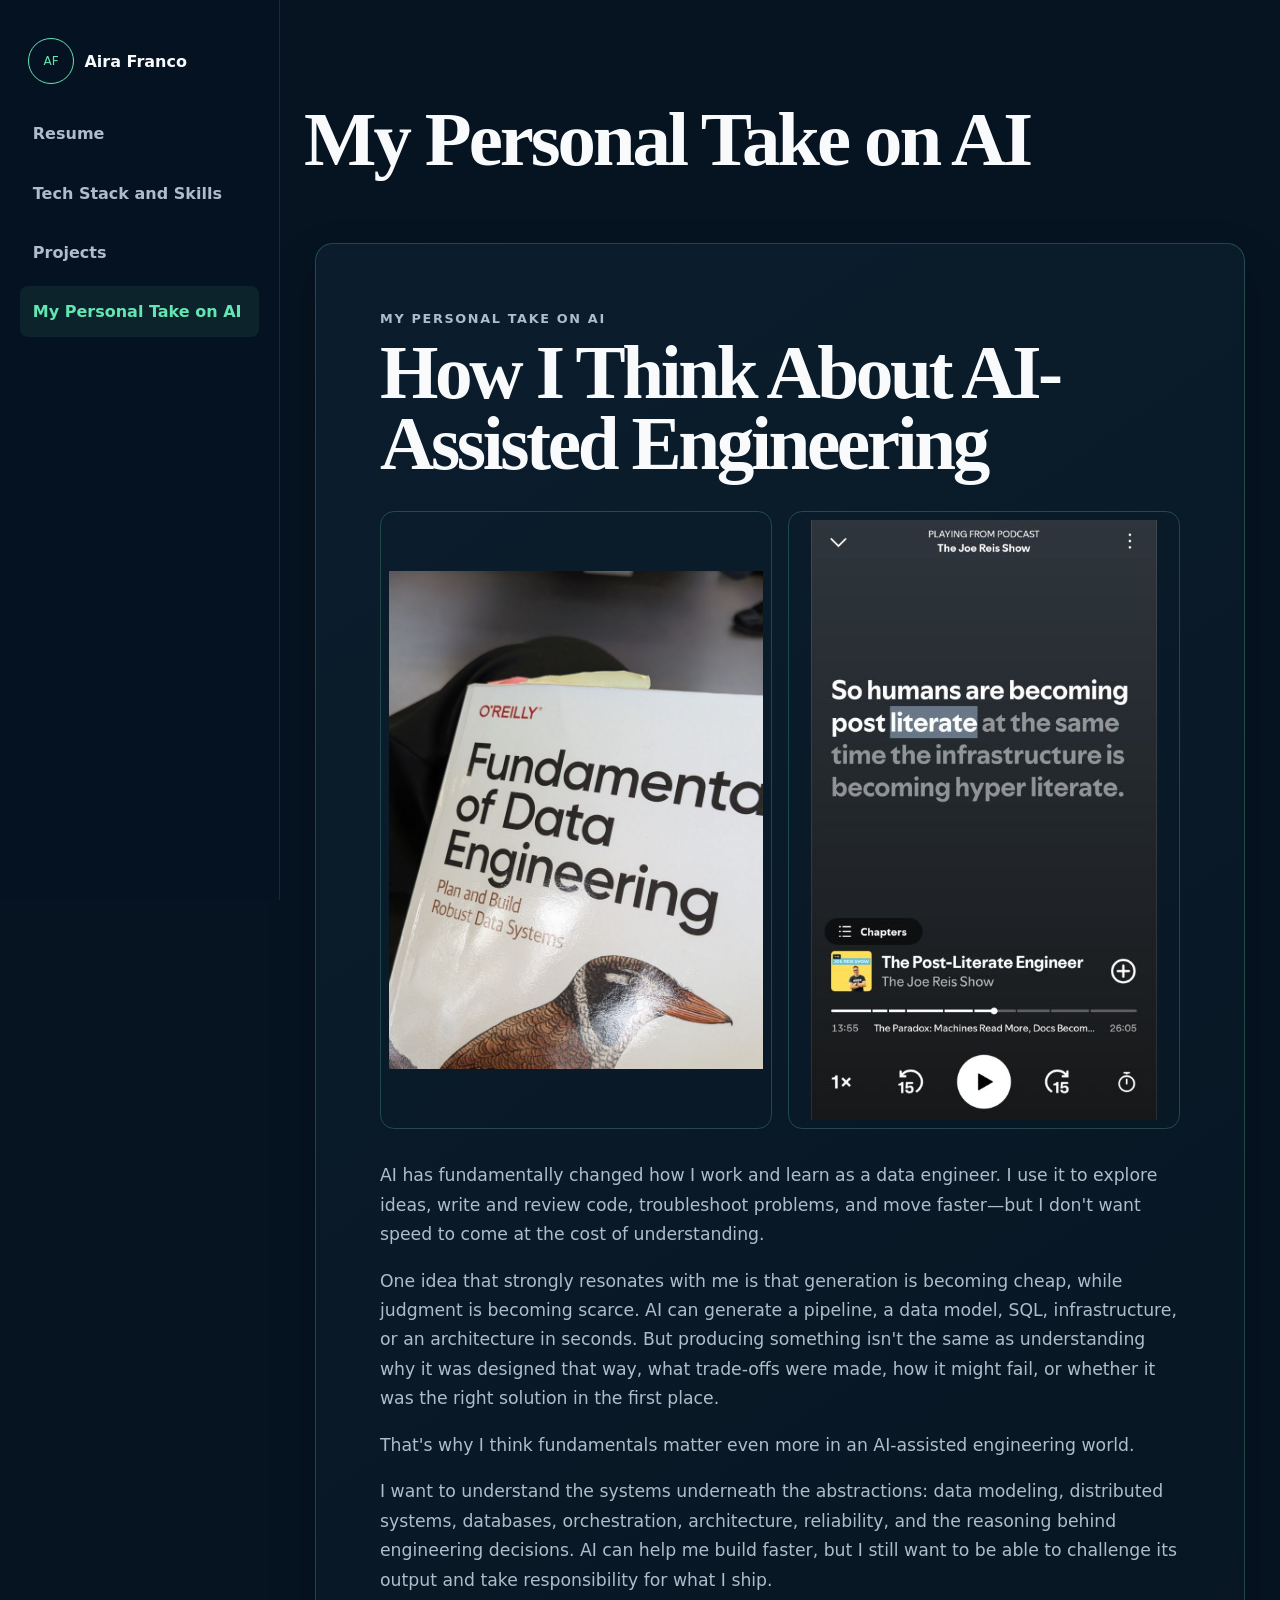
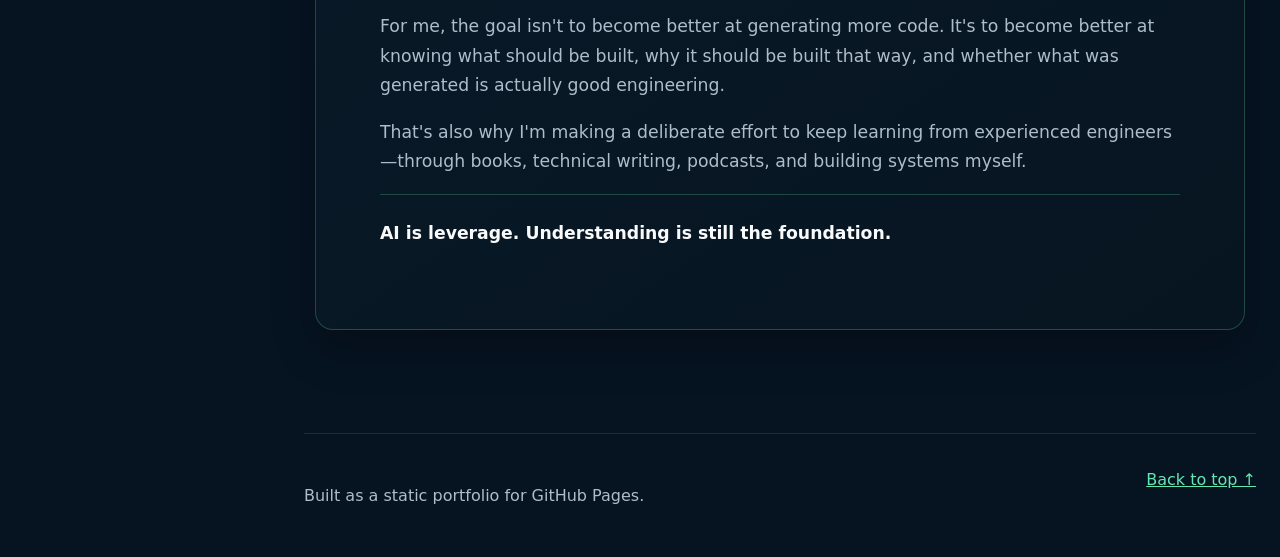
==== my-personal-take-on-ai.html @ 4d11753b "Refactor portfolio into multi-page site" ====
<!doctype html>
<html lang="en"><head>
<meta charset="utf-8"><meta name="viewport" content="width=device-width, initial-scale=1">
<title>My Personal Take on AI | Aira Franco</title>
<meta name="description" content="Aira Franco’s complete essay on AI-assisted engineering, engineering judgment, fundamentals, and responsible use of AI."><meta name="theme-color" content="#061321"><meta name="color-scheme" content="dark">
<link rel="canonical" href="https://akina-aoki.github.io/my-personal-take-on-ai.html">
<meta property="og:type" content="website"><meta property="og:site_name" content="Aira Franco Portfolio">
<meta property="og:title" content="My Personal Take on AI | Aira Franco"><meta property="og:description" content="Aira Franco’s complete essay on AI-assisted engineering, engineering judgment, fundamentals, and responsible use of AI."><meta property="og:url" content="https://akina-aoki.github.io/my-personal-take-on-ai.html">
<meta property="og:image" content="https://akina-aoki.github.io/assets/profile_pic.jpg"><meta property="og:image:alt" content="Portrait of Aira Franco">
<link rel="icon" href="assets/profile_pic.jpg" type="image/jpeg"><link rel="stylesheet" href="assets/css/styles.css"><script src="assets/js/main.js" defer></script>
</head><body>
<a class="skip-link" href="#main-content">Skip to main content</a>
<header class="site-header">
<a class="brand" href="index.html" aria-label="Aira Franco — Resume">
<span aria-hidden="true">AF</span><strong>Aira Franco</strong>
</a>
<button class="menu-button" type="button" aria-expanded="false" aria-controls="site-nav">
<span class="sr-only">Open navigation</span><span aria-hidden="true"></span><span aria-hidden="true"></span><span aria-hidden="true"></span>
</button>
<nav id="site-nav" aria-label="Primary navigation"><a href="index.html">Resume</a>
<a href="tech-stack-and-skills.html">Tech Stack and Skills</a>
<a href="projects.html">Projects</a>
<a href="my-personal-take-on-ai.html" aria-current="page">My Personal Take on AI</a></nav>
</header>
<div class="site-layout"><main id="main-content"><section id="page-content" class="section" aria-labelledby="page-title"><header class="page-heading"><h1 id="page-title">My Personal Take on AI</h1></header>
<article class="essay panel">
<header>
<p class="eyebrow">My Personal Take on AI</p>
<h2>How I Think About AI-Assisted Engineering</h2>
</header>
<div class="essay-images">
<figure>
<img src="assets/de_post_literate_1.jpg" alt="Data engineering in a post-literate world — part one" width="800" height="1066" loading="lazy">
</figure>
<figure>
<img src="assets/de_post_literate_2.jpg" alt="Data engineering in a post-literate world — part two" width="480" height="833" loading="lazy">
</figure>
</div>
<p>AI has fundamentally changed how I work and learn as a data engineer. I use it to explore ideas, write and review code, troubleshoot problems, and move faster—but I don&#x27;t want speed to come at the cost of understanding.</p>
<p>One idea that strongly resonates with me is that generation is becoming cheap, while judgment is becoming scarce. AI can generate a pipeline, a data model, SQL, infrastructure, or an architecture in seconds. But producing something isn&#x27;t the same as understanding why it was designed that way, what trade-offs were made, how it might fail, or whether it was the right solution in the first place.</p>
<p>That&#x27;s why I think fundamentals matter even more in an AI-assisted engineering world.</p>
<p>I want to understand the systems underneath the abstractions: data modeling, distributed systems, databases, orchestration, architecture, reliability, and the reasoning behind engineering decisions. AI can help me build faster, but I still want to be able to challenge its output and take responsibility for what I ship.</p>
<p>For me, the goal isn&#x27;t to become better at generating more code. It&#x27;s to become better at knowing what should be built, why it should be built that way, and whether what was generated is actually good engineering.</p>
<p>That&#x27;s also why I&#x27;m making a deliberate effort to keep learning from experienced engineers—through books, technical writing, podcasts, and building systems myself.</p>
<p class=essay-conclusion>AI is leverage. Understanding is still the foundation.</p>
</article>
</section></main>
<footer><p>Built as a static portfolio for GitHub Pages.</p><a href="#main-content">Back to top ↑</a></footer></div>
</body></html>
---- assets/css/styles.css ----
:root{--bg:#061321;--panel:#0b1d2d;--panel-2:#10283d;--ink:#f8fafc;--muted:#aebdca;--mint:#64e6b3;--border:rgba(100,230,179,.24);--blue:#213885;--sand:#ecdfd2;--purple:#5f3475;--magenta:#893172;--max:1240px;--shadow:0 20px 45px rgba(0,0,0,.23)}
*{box-sizing:border-box}html{scroll-behavior:smooth;scroll-padding-top:5.5rem}body{margin:0;overflow-x:hidden;background:var(--bg);color:var(--ink);font:16px/1.7 system-ui,-apple-system,BlinkMacSystemFont,"Segoe UI",sans-serif}img{display:block;max-width:100%;height:auto}a{color:inherit}button,a{font:inherit}button:focus-visible,a:focus-visible,summary:focus-visible{outline:3px solid var(--mint);outline-offset:4px}.sr-only{position:absolute;width:1px;height:1px;padding:0;margin:-1px;overflow:hidden;clip:rect(0,0,0,0);white-space:nowrap;border:0}.skip-link{position:fixed;z-index:100;left:1rem;top:1rem;transform:translateY(-160%);padding:.65rem 1rem;background:var(--mint);color:var(--bg);font-weight:800;border-radius:.5rem}.skip-link:focus{transform:none}.site-header{position:sticky;z-index:50;top:0;display:flex;align-items:center;justify-content:space-between;min-height:72px;padding:.65rem max(1rem,calc((100vw - var(--max))/2));background:rgba(6,19,33,.94);border-bottom:1px solid rgba(255,255,255,.09);backdrop-filter:blur(14px)}.brand{display:flex;gap:.65rem;align-items:center;text-decoration:none}.brand>span{display:grid;place-items:center;width:38px;aspect-ratio:1;border:1px solid var(--mint);border-radius:50%;color:var(--mint);font-size:.75rem}.site-header nav{display:flex;gap:.35rem}.site-header nav a{padding:.5rem .8rem;color:var(--muted);font-weight:700;text-decoration:none;border-radius:.5rem}.site-header nav a:hover,.site-header nav a[aria-current]{color:var(--mint);background:rgba(100,230,179,.08)}.menu-button{display:none;background:none;border:0;color:var(--ink);padding:.5rem}.menu-button span[aria-hidden]{display:block;width:25px;height:2px;margin:5px;background:currentColor}.section{width:min(100% - 2rem,var(--max));margin:auto;padding:clamp(4rem,8vw,7.5rem) 0}.hero{padding-top:clamp(3rem,7vw,6rem)}.hero-grid{display:grid;grid-template-columns:minmax(240px,340px) minmax(0,1fr);gap:clamp(2rem,5vw,5rem);align-items:start}.profile-column{position:sticky;top:100px}.profile-image{width:100%;aspect-ratio:1;object-fit:cover;border:1px solid var(--border);border-radius:24px;box-shadow:var(--shadow)}.contact-card,.panel{background:linear-gradient(145deg,var(--panel),#071521);border:1px solid var(--border);border-radius:18px;box-shadow:var(--shadow)}.contact-card{margin-top:1rem;padding:.25rem 1rem}.contact-card p{display:grid;grid-template-columns:30px 1fr;gap:.6rem;align-items:center;margin:0;padding:.8rem 0;border-bottom:1px solid rgba(255,255,255,.09);overflow-wrap:anywhere}.contact-card p:last-child{border:0}.contact-card small{display:block;color:var(--muted);font-size:.68rem;font-weight:800;letter-spacing:.1em;text-transform:uppercase}.contact-card a{text-decoration:none}.contact-card a:hover{color:var(--mint)}.button{display:inline-flex;justify-content:center;align-items:center;gap:.5rem;padding:.7rem 1rem;border:1px solid var(--mint);border-radius:999px;background:var(--mint);color:var(--bg);font-weight:800;text-decoration:none}.button:hover{background:transparent;color:var(--mint)}.button.full{width:100%;margin-top:1rem;border-radius:12px}.eyebrow{margin:0 0 .5rem;color:var(--mint);font-size:.8rem;font-weight:850;letter-spacing:.13em;text-transform:uppercase}.hero h1,.section-heading h2,.essay h2{margin:.1rem 0 1.4rem;font-family:Georgia,"Times New Roman",serif;font-size:clamp(3.3rem,8vw,6.8rem);line-height:.94;letter-spacing:-.045em}.hero-copy>p:not(.eyebrow){max-width:850px;color:var(--muted)}.lead{font-size:clamp(1.08rem,2vw,1.28rem)!important;color:var(--ink)!important}.authorization{display:flex;flex-wrap:wrap;gap:.5rem .75rem;align-items:center;margin:1.5rem 0;padding:1rem;border:1px solid var(--border);border-radius:15px;background:var(--panel)}.authorization>span{display:grid;place-items:center;width:32px;aspect-ratio:1;border-radius:50%;background:rgba(100,230,179,.12);color:var(--mint)}.authorization em{color:var(--mint);font-style:normal}.social-grid{display:grid;grid-template-columns:repeat(2,minmax(0,1fr));gap:.75rem}.social-grid a{display:flex;flex-direction:column;min-width:0;padding:1rem;border:1px solid rgba(255,255,255,.13);border-radius:16px;background:var(--panel);text-decoration:none;transition:.2s}.social-grid a:hover{transform:translateY(-3px);border-color:var(--mint)}.social-grid span{color:var(--muted);font-size:.85rem}.section-heading{max-width:850px;margin-bottom:2rem}.section-heading h2,.essay h2{font-size:clamp(2.5rem,6vw,4.7rem)}.section-heading>p:last-child{color:var(--muted)}.education-grid,.two-column,.story-grid{display:grid;grid-template-columns:repeat(2,minmax(0,1fr));gap:1rem}.panel{padding:clamp(1.2rem,3vw,2rem);min-width:0}.education-grid>.panel>span{color:var(--mint);font-weight:900}.panel h3{font-size:clamp(1.3rem,2.2vw,1.8rem);line-height:1.2}.panel p{color:var(--muted)}.timeline-heading{display:flex;justify-content:space-between;align-items:end;gap:1rem;margin:4rem 0 1.5rem}.timeline-heading h3,.projects-intro h3{margin:0;font-size:clamp(1.7rem,4vw,2.5rem)}.timeline-heading p{margin:.3rem 0;color:var(--muted)}.timeline-controls{display:flex;flex-wrap:wrap;gap:.5rem}.timeline-controls button{padding:.5rem .75rem;border:1px solid var(--border);border-radius:999px;background:transparent;color:var(--ink);cursor:pointer}.timeline-controls button:hover{background:var(--mint);color:var(--bg)}.work-timeline,.skills-timeline{list-style:none;margin:0;padding:0}.timeline-item{position:relative;padding:0 0 1rem 2rem;border-left:2px solid var(--border)}.timeline-item:before{content:"";position:absolute;left:-7px;top:2rem;width:12px;aspect-ratio:1;background:var(--mint);border-radius:50%}.job-card,.stage-card{background:var(--panel);border:1px solid var(--border);border-radius:16px;overflow:hidden}.job-card summary,.stage-card summary{display:flex;align-items:center;gap:1rem;padding:1rem;cursor:pointer;list-style:none}.job-card summary::-webkit-details-marker,.stage-card summary::-webkit-details-marker{display:none}.job-card summary>span:nth-child(2){display:flex;flex-direction:column;min-width:0}.job-card small,.job-card em{color:var(--muted);font-style:normal}.job-icon{display:grid;place-items:center;flex:0 0 42px;aspect-ratio:1;border:1px solid var(--border);border-radius:50%}.toggle{position:relative;width:20px;height:20px;margin-left:auto;flex:0 0 20px}.toggle:before,.toggle:after{content:"";position:absolute;top:9px;left:3px;width:14px;height:2px;background:var(--mint)}.toggle:after{transform:rotate(90deg)}details[open] .toggle:after{transform:rotate(0)}.job-details{padding:0 1.2rem 1.2rem;border-top:1px solid rgba(255,255,255,.08)}.tags{display:flex;flex-wrap:wrap;gap:.4rem}.tags>span{padding:.25rem .6rem;border:1px solid var(--border);border-radius:999px;background:rgba(100,230,179,.07);font-size:.78rem}.two-column{margin-top:4rem;align-items:start}.subcard{padding:1rem 0;border-top:1px solid rgba(255,255,255,.1)}.subcard .eyebrow{font-size:.7rem}.languages ul{display:grid;gap:.8rem;list-style:none;padding:0}.languages li{display:flex;flex-direction:column;padding:1rem;border:1px solid var(--border);border-radius:12px}.languages span,.languages small{color:var(--muted)}.story-grid{align-items:start}.mint,.location{color:var(--mint)!important}.intro img{width:min(100%,520px);margin:2rem auto 0;border-radius:50%}.skills-timeline{display:grid;grid-template-columns:repeat(2,minmax(0,1fr));gap:1rem}.skills-timeline>li{display:grid;grid-template-columns:44px 1fr;gap:.6rem;align-items:start}.stage-number{display:grid;place-items:center;aspect-ratio:1;border-radius:50%;background:var(--mint);color:var(--bg);font-weight:900}.stage-card summary{padding:.8rem 1rem}.stage-card h3{margin:0;font-size:1.1rem}.stage-card>ul,.upcoming{margin-top:0;padding:0 1.25rem 1rem}.upcoming{margin:0 1rem 1rem;padding:1rem;border-radius:10px;background:rgba(100,230,179,.08)}.upcoming h4{margin:0;color:var(--mint)}.tech-stack{width:min(100%,760px);margin:4rem auto 0;padding:1rem;border:1px solid var(--border);border-radius:20px;background:var(--panel)}.tech-stack img{width:100%;border-radius:12px}.tech-stack figcaption{text-align:center;color:var(--muted);padding:.7rem 0 0}.featured{display:flex;justify-content:space-between;align-items:center;gap:2rem;padding:clamp(1.3rem,4vw,2.5rem);border-radius:20px;background:var(--sand);color:var(--bg)}.featured p:not(.eyebrow){max-width:650px}.featured .eyebrow{color:var(--purple)}.projects-intro{display:flex;justify-content:space-between;align-items:end;gap:2rem;margin:4rem 0 2rem}.projects-intro p{max-width:700px;color:var(--muted)}.project-grid{display:grid;grid-template-columns:repeat(2,minmax(0,1fr));gap:1rem}.project-card{display:flex;flex-direction:column;min-width:0;padding:clamp(1.2rem,3vw,1.8rem);border:1px solid var(--border);border-radius:18px;background:var(--panel);text-decoration:none;transition:.2s}.project-card:nth-child(4n+1){background:var(--blue)}.project-card:nth-child(4n+2){background:var(--purple)}.project-card:nth-child(4n+3){background:var(--magenta)}.project-card:hover{transform:translateY(-4px);box-shadow:var(--shadow)}.project-card h3{margin:.3rem 0;font-size:1.45rem}.project-card p{color:var(--ink);opacity:.82}.card-link{margin-top:1.2rem;color:var(--mint);font-weight:800}.essay{width:min(100%,930px);margin:auto;padding:clamp(1.5rem,5vw,4rem)}.essay-images{display:grid;grid-template-columns:repeat(2,minmax(0,1fr));gap:1rem;margin:2rem 0}.essay-images figure{margin:0;padding:.5rem;border:1px solid var(--border);border-radius:14px}.essay-images img{width:100%;height:100%;max-height:600px;object-fit:contain;border-radius:9px}.essay>p{font-size:1.08rem;color:var(--muted)}.essay-conclusion{padding-top:1.5rem;border-top:1px solid var(--border);color:var(--ink)!important;font-weight:800}footer{display:flex;justify-content:space-between;gap:1rem;width:min(100% - 2rem,var(--max));margin:auto;padding:2rem 0;border-top:1px solid rgba(255,255,255,.1);color:var(--muted)}footer a{color:var(--mint)}
@media(max-width:900px){.hero-grid{grid-template-columns:260px minmax(0,1fr)}.profile-column{position:static}.story-grid{grid-template-columns:1fr}.skills-timeline{grid-template-columns:1fr}}
@media(max-width:760px){html{scroll-padding-top:4.5rem}.site-header{min-height:64px}.menu-button{display:block}.site-header nav{position:absolute;left:0;right:0;top:100%;display:none;flex-direction:column;padding:1rem;background:var(--panel);border-bottom:1px solid var(--border)}.menu-open .site-header nav{display:flex}.hero-grid,.education-grid,.two-column,.project-grid{grid-template-columns:1fr}.profile-column{width:min(100%,420px);margin:auto}.hero h1{font-size:clamp(3.2rem,18vw,5rem)}.timeline-heading,.projects-intro,.featured{align-items:flex-start;flex-direction:column}.social-grid{grid-template-columns:1fr 1fr}.essay-images{grid-template-columns:1fr}.section{width:min(100% - 1.25rem,var(--max));padding:3.5rem 0}.timeline-item{padding-left:1rem}.job-card summary{gap:.7rem}.job-icon{flex-basis:36px}.job-card strong{overflow-wrap:anywhere}footer{flex-direction:column}}
@media(max-width:420px){.social-grid{grid-template-columns:1fr}.timeline-controls{width:100%}.timeline-controls button{flex:1}.skills-timeline>li{grid-template-columns:36px minmax(0,1fr)}.stage-number{font-size:.78rem}.panel{padding:1rem}.job-card summary{padding:.8rem}.job-icon{display:none}.authorization{align-items:flex-start}.authorization em{padding-left:2.75rem}.profile-image{border-radius:18px}}
@media(prefers-reduced-motion:reduce){html{scroll-behavior:auto}*,*:before,*:after{scroll-behavior:auto!important;transition:none!important;animation:none!important}}

/* Multi-page shell: fixed desktop sidebar, compact mobile header. */
@media(min-width:761px){
  .site-header{position:fixed;inset:0 auto 0 0;width:280px;min-height:100vh;padding:2rem 1.25rem;align-items:stretch;justify-content:flex-start;flex-direction:column;border-right:1px solid rgba(255,255,255,.09);border-bottom:0;overflow-y:auto}
  .brand{padding:.4rem .5rem 1.5rem}.brand>span{width:46px}.site-header nav{display:flex;flex-direction:column;gap:.5rem}.site-header nav a{padding:.75rem .8rem;overflow-wrap:anywhere}
  .site-layout{margin-left:280px;min-width:0}.section{width:min(100% - 3rem,var(--max));}.site-layout footer{width:min(100% - 3rem,var(--max))}
}
.page-heading{margin-bottom:clamp(2rem,5vw,4rem)}
.page-heading h1{max-width:100%;margin:0;font-family:Georgia,"Times New Roman",serif;font-size:clamp(2.7rem,6vw,5.5rem);line-height:1;letter-spacing:-.04em;overflow-wrap:anywhere}
.hero h2{margin:.1rem 0 1.4rem;font-family:Georgia,"Times New Roman",serif;font-size:clamp(3rem,7vw,6rem);line-height:.94;letter-spacing:-.045em}
@media(max-width:760px){
  .site-header{position:sticky}.site-layout{min-width:0}.site-header nav{max-width:100vw;max-height:calc(100vh - 64px);overflow-y:auto}
  body.menu-open{overflow:hidden}.page-heading h1{font-size:clamp(2.45rem,12vw,4.2rem)}
}
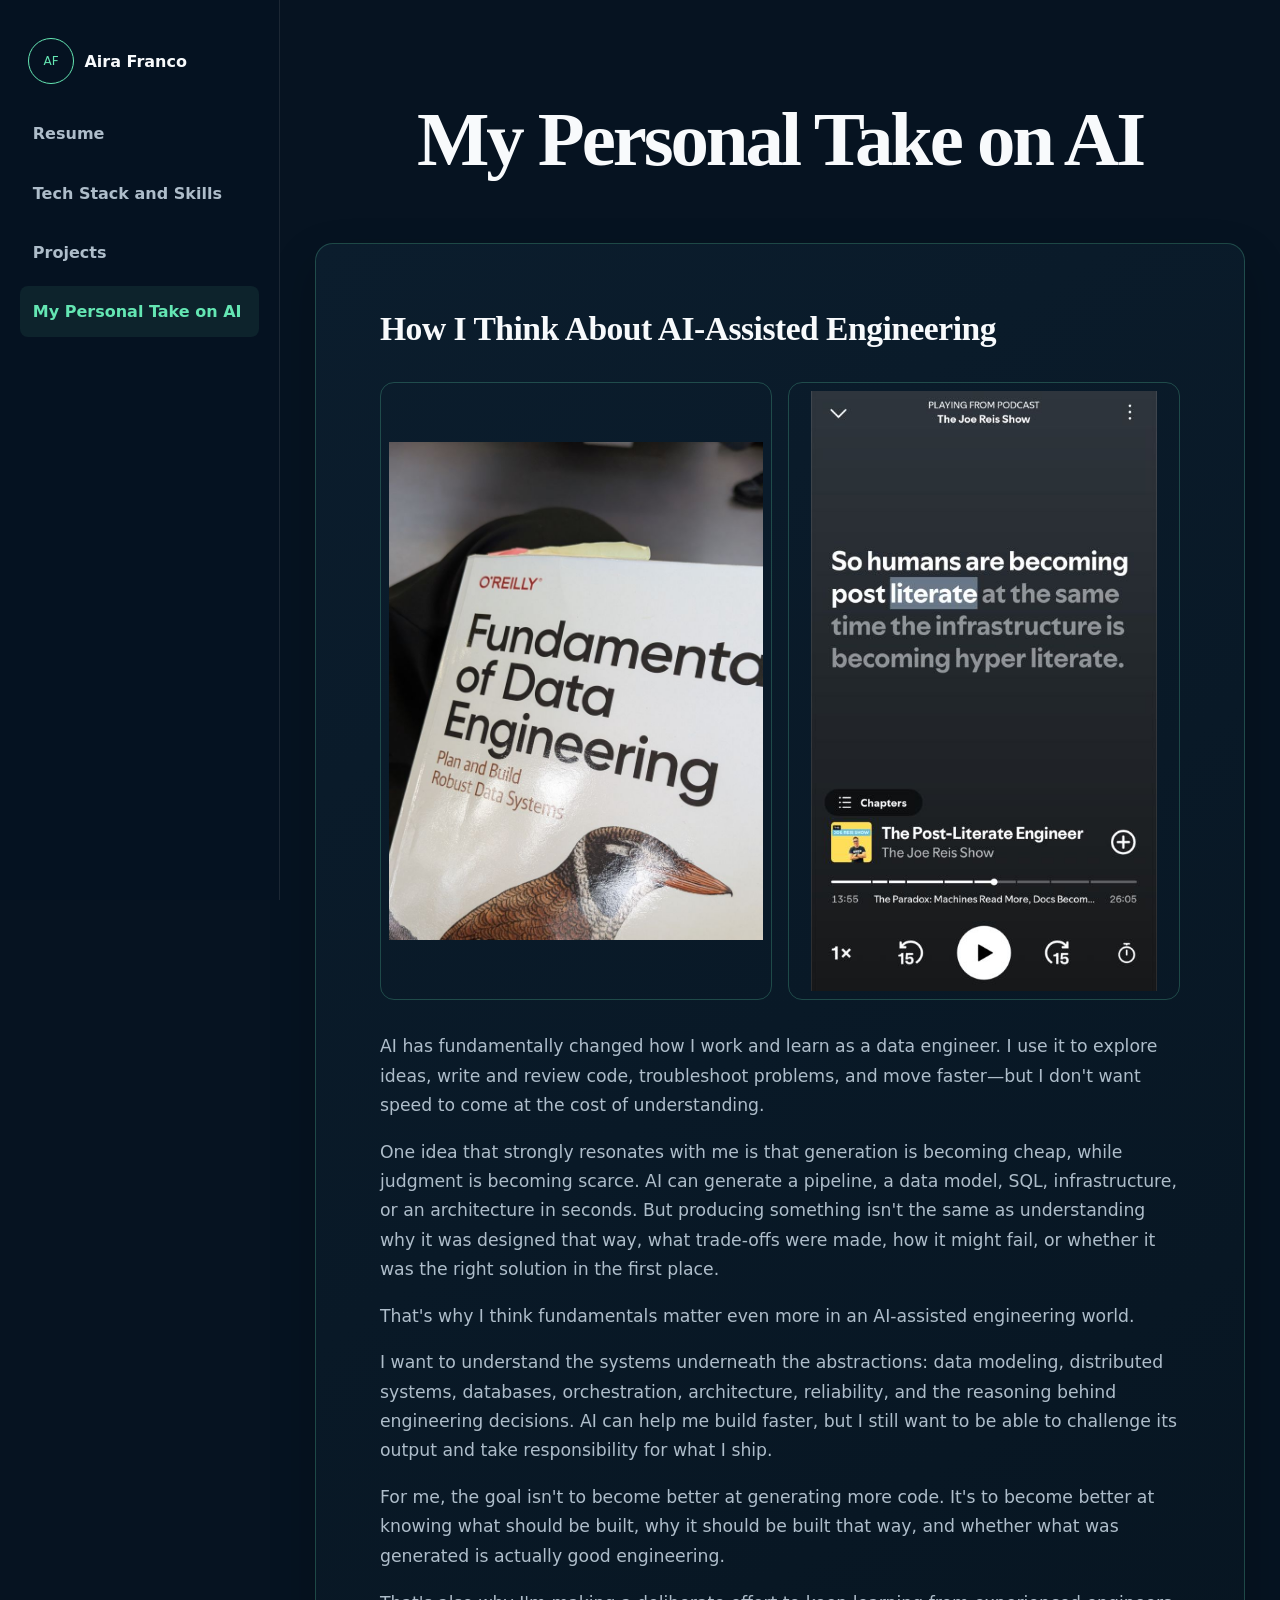
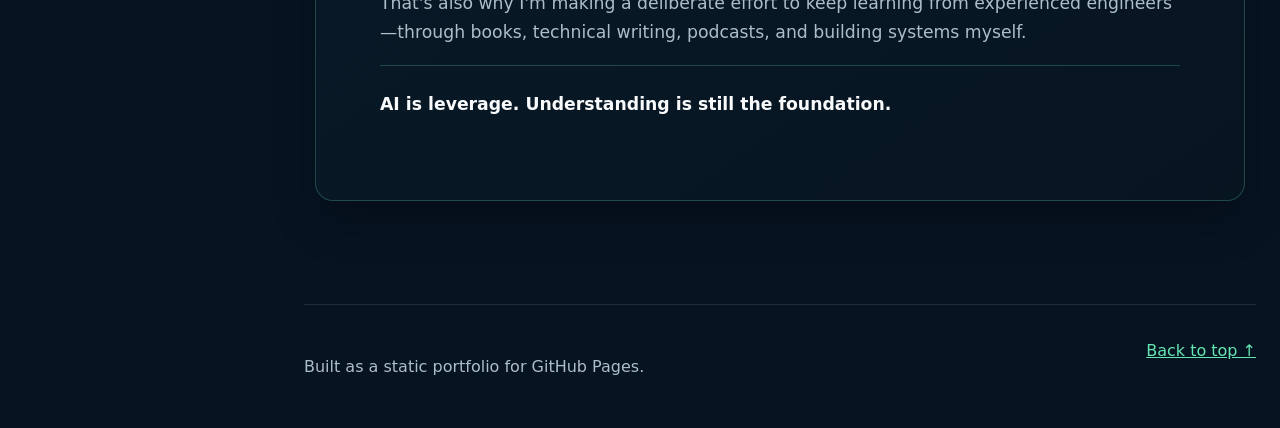
==== commit 5d5bc846: "Polish resume, skills, projects and AI pages - Resume: update snowboarding role, add volunteer roles" ====
--- a/my-personal-take-on-ai.html
+++ b/my-personal-take-on-ai.html
@@ -22,10 +22,9 @@
 <a href="projects.html">Projects</a>
 <a href="my-personal-take-on-ai.html" aria-current="page">My Personal Take on AI</a></nav>
 </header>
-<div class="site-layout"><main id="main-content"><section id="page-content" class="section" aria-labelledby="page-title"><header class="page-heading"><h1 id="page-title">My Personal Take on AI</h1></header>
+<div class="site-layout"><main id="main-content"><section id="page-content" class="section ai-take" aria-labelledby="page-title"><header class="page-heading"><h1 id="page-title">My Personal Take on AI</h1></header>
 <article class="essay panel">
 <header>
-<p class="eyebrow">My Personal Take on AI</p>
 <h2>How I Think About AI-Assisted Engineering</h2>
 </header>
 <div class="essay-images">
--- a/assets/css/styles.css
+++ b/assets/css/styles.css
@@ -1,5 +1,5 @@
 :root{--bg:#061321;--panel:#0b1d2d;--panel-2:#10283d;--ink:#f8fafc;--muted:#aebdca;--mint:#64e6b3;--border:rgba(100,230,179,.24);--blue:#213885;--sand:#ecdfd2;--purple:#5f3475;--magenta:#893172;--max:1240px;--shadow:0 20px 45px rgba(0,0,0,.23)}
-*{box-sizing:border-box}html{scroll-behavior:smooth;scroll-padding-top:5.5rem}body{margin:0;overflow-x:hidden;background:var(--bg);color:var(--ink);font:16px/1.7 system-ui,-apple-system,BlinkMacSystemFont,"Segoe UI",sans-serif}img{display:block;max-width:100%;height:auto}a{color:inherit}button,a{font:inherit}button:focus-visible,a:focus-visible,summary:focus-visible{outline:3px solid var(--mint);outline-offset:4px}.sr-only{position:absolute;width:1px;height:1px;padding:0;margin:-1px;overflow:hidden;clip:rect(0,0,0,0);white-space:nowrap;border:0}.skip-link{position:fixed;z-index:100;left:1rem;top:1rem;transform:translateY(-160%);padding:.65rem 1rem;background:var(--mint);color:var(--bg);font-weight:800;border-radius:.5rem}.skip-link:focus{transform:none}.site-header{position:sticky;z-index:50;top:0;display:flex;align-items:center;justify-content:space-between;min-height:72px;padding:.65rem max(1rem,calc((100vw - var(--max))/2));background:rgba(6,19,33,.94);border-bottom:1px solid rgba(255,255,255,.09);backdrop-filter:blur(14px)}.brand{display:flex;gap:.65rem;align-items:center;text-decoration:none}.brand>span{display:grid;place-items:center;width:38px;aspect-ratio:1;border:1px solid var(--mint);border-radius:50%;color:var(--mint);font-size:.75rem}.site-header nav{display:flex;gap:.35rem}.site-header nav a{padding:.5rem .8rem;color:var(--muted);font-weight:700;text-decoration:none;border-radius:.5rem}.site-header nav a:hover,.site-header nav a[aria-current]{color:var(--mint);background:rgba(100,230,179,.08)}.menu-button{display:none;background:none;border:0;color:var(--ink);padding:.5rem}.menu-button span[aria-hidden]{display:block;width:25px;height:2px;margin:5px;background:currentColor}.section{width:min(100% - 2rem,var(--max));margin:auto;padding:clamp(4rem,8vw,7.5rem) 0}.hero{padding-top:clamp(3rem,7vw,6rem)}.hero-grid{display:grid;grid-template-columns:minmax(240px,340px) minmax(0,1fr);gap:clamp(2rem,5vw,5rem);align-items:start}.profile-column{position:sticky;top:100px}.profile-image{width:100%;aspect-ratio:1;object-fit:cover;border:1px solid var(--border);border-radius:24px;box-shadow:var(--shadow)}.contact-card,.panel{background:linear-gradient(145deg,var(--panel),#071521);border:1px solid var(--border);border-radius:18px;box-shadow:var(--shadow)}.contact-card{margin-top:1rem;padding:.25rem 1rem}.contact-card p{display:grid;grid-template-columns:30px 1fr;gap:.6rem;align-items:center;margin:0;padding:.8rem 0;border-bottom:1px solid rgba(255,255,255,.09);overflow-wrap:anywhere}.contact-card p:last-child{border:0}.contact-card small{display:block;color:var(--muted);font-size:.68rem;font-weight:800;letter-spacing:.1em;text-transform:uppercase}.contact-card a{text-decoration:none}.contact-card a:hover{color:var(--mint)}.button{display:inline-flex;justify-content:center;align-items:center;gap:.5rem;padding:.7rem 1rem;border:1px solid var(--mint);border-radius:999px;background:var(--mint);color:var(--bg);font-weight:800;text-decoration:none}.button:hover{background:transparent;color:var(--mint)}.button.full{width:100%;margin-top:1rem;border-radius:12px}.eyebrow{margin:0 0 .5rem;color:var(--mint);font-size:.8rem;font-weight:850;letter-spacing:.13em;text-transform:uppercase}.hero h1,.section-heading h2,.essay h2{margin:.1rem 0 1.4rem;font-family:Georgia,"Times New Roman",serif;font-size:clamp(3.3rem,8vw,6.8rem);line-height:.94;letter-spacing:-.045em}.hero-copy>p:not(.eyebrow){max-width:850px;color:var(--muted)}.lead{font-size:clamp(1.08rem,2vw,1.28rem)!important;color:var(--ink)!important}.authorization{display:flex;flex-wrap:wrap;gap:.5rem .75rem;align-items:center;margin:1.5rem 0;padding:1rem;border:1px solid var(--border);border-radius:15px;background:var(--panel)}.authorization>span{display:grid;place-items:center;width:32px;aspect-ratio:1;border-radius:50%;background:rgba(100,230,179,.12);color:var(--mint)}.authorization em{color:var(--mint);font-style:normal}.social-grid{display:grid;grid-template-columns:repeat(2,minmax(0,1fr));gap:.75rem}.social-grid a{display:flex;flex-direction:column;min-width:0;padding:1rem;border:1px solid rgba(255,255,255,.13);border-radius:16px;background:var(--panel);text-decoration:none;transition:.2s}.social-grid a:hover{transform:translateY(-3px);border-color:var(--mint)}.social-grid span{color:var(--muted);font-size:.85rem}.section-heading{max-width:850px;margin-bottom:2rem}.section-heading h2,.essay h2{font-size:clamp(2.5rem,6vw,4.7rem)}.section-heading>p:last-child{color:var(--muted)}.education-grid,.two-column,.story-grid{display:grid;grid-template-columns:repeat(2,minmax(0,1fr));gap:1rem}.panel{padding:clamp(1.2rem,3vw,2rem);min-width:0}.education-grid>.panel>span{color:var(--mint);font-weight:900}.panel h3{font-size:clamp(1.3rem,2.2vw,1.8rem);line-height:1.2}.panel p{color:var(--muted)}.timeline-heading{display:flex;justify-content:space-between;align-items:end;gap:1rem;margin:4rem 0 1.5rem}.timeline-heading h3,.projects-intro h3{margin:0;font-size:clamp(1.7rem,4vw,2.5rem)}.timeline-heading p{margin:.3rem 0;color:var(--muted)}.timeline-controls{display:flex;flex-wrap:wrap;gap:.5rem}.timeline-controls button{padding:.5rem .75rem;border:1px solid var(--border);border-radius:999px;background:transparent;color:var(--ink);cursor:pointer}.timeline-controls button:hover{background:var(--mint);color:var(--bg)}.work-timeline,.skills-timeline{list-style:none;margin:0;padding:0}.timeline-item{position:relative;padding:0 0 1rem 2rem;border-left:2px solid var(--border)}.timeline-item:before{content:"";position:absolute;left:-7px;top:2rem;width:12px;aspect-ratio:1;background:var(--mint);border-radius:50%}.job-card,.stage-card{background:var(--panel);border:1px solid var(--border);border-radius:16px;overflow:hidden}.job-card summary,.stage-card summary{display:flex;align-items:center;gap:1rem;padding:1rem;cursor:pointer;list-style:none}.job-card summary::-webkit-details-marker,.stage-card summary::-webkit-details-marker{display:none}.job-card summary>span:nth-child(2){display:flex;flex-direction:column;min-width:0}.job-card small,.job-card em{color:var(--muted);font-style:normal}.job-icon{display:grid;place-items:center;flex:0 0 42px;aspect-ratio:1;border:1px solid var(--border);border-radius:50%}.toggle{position:relative;width:20px;height:20px;margin-left:auto;flex:0 0 20px}.toggle:before,.toggle:after{content:"";position:absolute;top:9px;left:3px;width:14px;height:2px;background:var(--mint)}.toggle:after{transform:rotate(90deg)}details[open] .toggle:after{transform:rotate(0)}.job-details{padding:0 1.2rem 1.2rem;border-top:1px solid rgba(255,255,255,.08)}.tags{display:flex;flex-wrap:wrap;gap:.4rem}.tags>span{padding:.25rem .6rem;border:1px solid var(--border);border-radius:999px;background:rgba(100,230,179,.07);font-size:.78rem}.two-column{margin-top:4rem;align-items:start}.subcard{padding:1rem 0;border-top:1px solid rgba(255,255,255,.1)}.subcard .eyebrow{font-size:.7rem}.languages ul{display:grid;gap:.8rem;list-style:none;padding:0}.languages li{display:flex;flex-direction:column;padding:1rem;border:1px solid var(--border);border-radius:12px}.languages span,.languages small{color:var(--muted)}.story-grid{align-items:start}.mint,.location{color:var(--mint)!important}.intro img{width:min(100%,520px);margin:2rem auto 0;border-radius:50%}.skills-timeline{display:grid;grid-template-columns:repeat(2,minmax(0,1fr));gap:1rem}.skills-timeline>li{display:grid;grid-template-columns:44px 1fr;gap:.6rem;align-items:start}.stage-number{display:grid;place-items:center;aspect-ratio:1;border-radius:50%;background:var(--mint);color:var(--bg);font-weight:900}.stage-card summary{padding:.8rem 1rem}.stage-card h3{margin:0;font-size:1.1rem}.stage-card>ul,.upcoming{margin-top:0;padding:0 1.25rem 1rem}.upcoming{margin:0 1rem 1rem;padding:1rem;border-radius:10px;background:rgba(100,230,179,.08)}.upcoming h4{margin:0;color:var(--mint)}.tech-stack{width:min(100%,760px);margin:4rem auto 0;padding:1rem;border:1px solid var(--border);border-radius:20px;background:var(--panel)}.tech-stack img{width:100%;border-radius:12px}.tech-stack figcaption{text-align:center;color:var(--muted);padding:.7rem 0 0}.featured{display:flex;justify-content:space-between;align-items:center;gap:2rem;padding:clamp(1.3rem,4vw,2.5rem);border-radius:20px;background:var(--sand);color:var(--bg)}.featured p:not(.eyebrow){max-width:650px}.featured .eyebrow{color:var(--purple)}.projects-intro{display:flex;justify-content:space-between;align-items:end;gap:2rem;margin:4rem 0 2rem}.projects-intro p{max-width:700px;color:var(--muted)}.project-grid{display:grid;grid-template-columns:repeat(2,minmax(0,1fr));gap:1rem}.project-card{display:flex;flex-direction:column;min-width:0;padding:clamp(1.2rem,3vw,1.8rem);border:1px solid var(--border);border-radius:18px;background:var(--panel);text-decoration:none;transition:.2s}.project-card:nth-child(4n+1){background:var(--blue)}.project-card:nth-child(4n+2){background:var(--purple)}.project-card:nth-child(4n+3){background:var(--magenta)}.project-card:hover{transform:translateY(-4px);box-shadow:var(--shadow)}.project-card h3{margin:.3rem 0;font-size:1.45rem}.project-card p{color:var(--ink);opacity:.82}.card-link{margin-top:1.2rem;color:var(--mint);font-weight:800}.essay{width:min(100%,930px);margin:auto;padding:clamp(1.5rem,5vw,4rem)}.essay-images{display:grid;grid-template-columns:repeat(2,minmax(0,1fr));gap:1rem;margin:2rem 0}.essay-images figure{margin:0;padding:.5rem;border:1px solid var(--border);border-radius:14px}.essay-images img{width:100%;height:100%;max-height:600px;object-fit:contain;border-radius:9px}.essay>p{font-size:1.08rem;color:var(--muted)}.essay-conclusion{padding-top:1.5rem;border-top:1px solid var(--border);color:var(--ink)!important;font-weight:800}footer{display:flex;justify-content:space-between;gap:1rem;width:min(100% - 2rem,var(--max));margin:auto;padding:2rem 0;border-top:1px solid rgba(255,255,255,.1);color:var(--muted)}footer a{color:var(--mint)}
+*{box-sizing:border-box}html{scroll-behavior:smooth;scroll-padding-top:5.5rem}body{margin:0;overflow-x:hidden;background:var(--bg);color:var(--ink);font:16px/1.7 system-ui,-apple-system,BlinkMacSystemFont,"Segoe UI",sans-serif}img{display:block;max-width:100%;height:auto}a{color:inherit}button,a{font:inherit}button:focus-visible,a:focus-visible,summary:focus-visible{outline:3px solid var(--mint);outline-offset:4px}.sr-only{position:absolute;width:1px;height:1px;padding:0;margin:-1px;overflow:hidden;clip:rect(0,0,0,0);white-space:nowrap;border:0}.skip-link{position:fixed;z-index:100;left:1rem;top:1rem;transform:translateY(-160%);padding:.65rem 1rem;background:var(--mint);color:var(--bg);font-weight:800;border-radius:.5rem}.skip-link:focus{transform:none}.site-header{position:sticky;z-index:50;top:0;display:flex;align-items:center;justify-content:space-between;min-height:72px;padding:.65rem max(1rem,calc((100vw - var(--max))/2));background:rgba(6,19,33,.94);border-bottom:1px solid rgba(255,255,255,.09);backdrop-filter:blur(14px)}.brand{display:flex;gap:.65rem;align-items:center;text-decoration:none}.brand>span{display:grid;place-items:center;width:38px;aspect-ratio:1;border:1px solid var(--mint);border-radius:50%;color:var(--mint);font-size:.75rem}.site-header nav{display:flex;gap:.35rem}.site-header nav a{padding:.5rem .8rem;color:var(--muted);font-weight:700;text-decoration:none;border-radius:.5rem}.site-header nav a:hover,.site-header nav a[aria-current]{color:var(--mint);background:rgba(100,230,179,.08)}.menu-button{display:none;background:none;border:0;color:var(--ink);padding:.5rem}.menu-button span[aria-hidden]{display:block;width:25px;height:2px;margin:5px;background:currentColor}.section{width:min(100% - 2rem,var(--max));margin:auto;padding:clamp(4rem,8vw,7.5rem) 0}.hero{padding-top:clamp(3rem,7vw,6rem)}.hero-grid{display:grid;grid-template-columns:minmax(240px,340px) minmax(0,1fr);gap:clamp(2rem,5vw,5rem);align-items:start}.profile-column{position:sticky;top:100px}.profile-image{width:100%;aspect-ratio:1;object-fit:cover;border:1px solid var(--border);border-radius:24px;box-shadow:var(--shadow)}.contact-card,.panel{background:linear-gradient(145deg,var(--panel),#071521);border:1px solid var(--border);border-radius:18px;box-shadow:var(--shadow)}.contact-card{margin-top:1rem;padding:.25rem 1rem}.contact-card p{display:grid;grid-template-columns:30px 1fr;gap:.6rem;align-items:center;margin:0;padding:.8rem 0;border-bottom:1px solid rgba(255,255,255,.09);overflow-wrap:anywhere}.contact-card p:last-child{border:0}.contact-card small{display:block;color:var(--muted);font-size:.68rem;font-weight:800;letter-spacing:.1em;text-transform:uppercase}.contact-card a{text-decoration:none}.contact-card a:hover{color:var(--mint)}.button{display:inline-flex;justify-content:center;align-items:center;gap:.5rem;padding:.7rem 1rem;border:1px solid var(--mint);border-radius:999px;background:var(--mint);color:var(--bg);font-weight:800;text-decoration:none}.button:hover{background:transparent;color:var(--mint)}.button.full{width:100%;margin-top:1rem;border-radius:12px}.eyebrow{margin:0 0 .5rem;color:var(--mint);font-size:.8rem;font-weight:850;letter-spacing:.13em;text-transform:uppercase}.hero h1,.section-heading h2,.essay h2{margin:.1rem 0 1.4rem;font-family:Georgia,"Times New Roman",serif;font-size:clamp(3.3rem,8vw,6.8rem);line-height:.94;letter-spacing:-.045em}.hero-copy>p:not(.eyebrow){max-width:850px;color:var(--muted)}.lead{font-size:clamp(1.08rem,2vw,1.28rem)!important;color:var(--ink)!important}.authorization{display:flex;flex-wrap:wrap;gap:.5rem .75rem;align-items:center;margin:1.5rem 0;padding:1rem;border:1px solid var(--border);border-radius:15px;background:var(--panel)}.authorization>span{display:grid;place-items:center;width:32px;aspect-ratio:1;border-radius:50%;background:rgba(100,230,179,.12);color:var(--mint)}.authorization em{color:var(--mint);font-style:normal}.social-grid{display:grid;grid-template-columns:repeat(2,minmax(0,1fr));gap:.75rem}.social-grid a{display:flex;flex-direction:column;min-width:0;padding:1rem;border:1px solid rgba(255,255,255,.13);border-radius:16px;background:var(--panel);text-decoration:none;transition:.2s}.social-grid a:hover{transform:translateY(-3px);border-color:var(--mint)}.social-grid span{color:var(--muted);font-size:.85rem}.section-heading{max-width:850px;margin-bottom:2rem}.section-heading h2,.essay h2{font-size:clamp(2.5rem,6vw,4.7rem)}.section-heading>p:last-child{color:var(--muted)}.education-grid,.two-column,.story-grid{display:grid;grid-template-columns:repeat(2,minmax(0,1fr));gap:1rem}.panel{padding:clamp(1.2rem,3vw,2rem);min-width:0}.education-grid>.panel>span{color:var(--mint);font-weight:900}.panel h3{font-size:clamp(1.3rem,2.2vw,1.8rem);line-height:1.2}.panel p{color:var(--muted)}.timeline-heading{display:flex;justify-content:space-between;align-items:end;gap:1rem;margin:4rem 0 1.5rem}.timeline-heading h3,.projects-intro h3{margin:0;font-size:clamp(1.7rem,4vw,2.5rem)}.timeline-heading p{margin:.3rem 0;color:var(--muted)}.timeline-controls{display:flex;flex-wrap:wrap;gap:.5rem}.timeline-controls button{padding:.5rem .75rem;border:1px solid var(--border);border-radius:999px;background:transparent;color:var(--ink);cursor:pointer}.timeline-controls button:hover{background:var(--mint);color:var(--bg)}.work-timeline,.skills-timeline{list-style:none;margin:0;padding:0}.timeline-item{position:relative;padding:0 0 1rem 2rem;border-left:2px solid var(--border)}.timeline-item:before{content:"";position:absolute;left:-7px;top:2rem;width:12px;aspect-ratio:1;background:var(--mint);border-radius:50%}.job-card,.stage-card{background:var(--panel);border:1px solid var(--border);border-radius:16px;overflow:hidden}.job-card summary,.stage-card summary{display:flex;align-items:center;gap:1rem;padding:1rem;cursor:pointer;list-style:none}.job-card summary::-webkit-details-marker,.stage-card summary::-webkit-details-marker{display:none}.job-card summary>span:nth-child(2){display:flex;flex-direction:column;min-width:0}.job-card small,.job-card em{color:var(--muted);font-style:normal}.job-icon{display:grid;place-items:center;flex:0 0 42px;aspect-ratio:1;border:1px solid var(--border);border-radius:50%}.toggle{position:relative;width:20px;height:20px;margin-left:auto;flex:0 0 20px}.toggle:before,.toggle:after{content:"";position:absolute;top:9px;left:3px;width:14px;height:2px;background:var(--mint)}.toggle:after{transform:rotate(90deg)}details[open] .toggle:after{transform:rotate(0)}.job-details{padding:0 1.2rem 1.2rem;border-top:1px solid rgba(255,255,255,.08)}.tags{display:flex;flex-wrap:wrap;gap:.4rem}.tags>span{padding:.25rem .6rem;border:1px solid var(--border);border-radius:999px;background:rgba(100,230,179,.07);font-size:.78rem}.two-column{margin-top:4rem;align-items:start}.subcard{padding:1rem 0;border-top:1px solid rgba(255,255,255,.1)}.subcard .eyebrow{font-size:.7rem}.languages ul{display:grid;gap:.8rem;list-style:none;padding:0}.languages li{display:flex;flex-direction:column;padding:1rem;border:1px solid var(--border);border-radius:12px}.languages span,.languages small{color:var(--muted)}.story-grid{align-items:start}.story-grid-bottom{margin-top:4rem}.mint,.location{color:var(--mint)!important}.circle-graph{width:min(100%,520px);aspect-ratio:1;margin:2rem auto 0;object-fit:contain;border-radius:0}.skills-timeline{display:grid;grid-template-columns:repeat(2,minmax(0,1fr));gap:1rem}.skills-timeline>li{display:grid;grid-template-columns:44px 1fr;gap:.6rem;align-items:start}.stage-number{display:grid;place-items:center;aspect-ratio:1;border-radius:50%;background:var(--mint);color:var(--bg);font-weight:900}.stage-card summary{padding:.8rem 1rem}.stage-card h3{margin:0;font-size:1.1rem}.stage-card>ul,.upcoming{margin-top:0;padding:0 1.25rem 1rem}.upcoming{margin:0 1rem 1rem;padding:1rem;border-radius:10px;background:rgba(100,230,179,.08)}.upcoming h4{margin:0;color:var(--mint)}.tech-stack{width:min(100%,760px);margin:4rem auto 0;padding:1rem;border:1px solid var(--border);border-radius:20px;background:var(--panel)}.tech-stack img{width:100%;border-radius:12px}.tech-stack figcaption{text-align:center;color:var(--muted);padding:.7rem 0 0}.featured{display:flex;justify-content:space-between;align-items:center;gap:2rem;padding:clamp(1.3rem,4vw,2.5rem);border-radius:20px;background:var(--sand);color:var(--bg)}.featured p:not(.eyebrow){max-width:650px}.featured .eyebrow{color:var(--purple)}.projects-intro{display:flex;justify-content:space-between;align-items:end;gap:2rem;margin:4rem 0 2rem}.projects-intro p{max-width:700px;color:var(--muted)}.project-grid{display:grid;grid-template-columns:repeat(2,minmax(0,1fr));gap:1rem}.project-card{display:flex;flex-direction:column;min-width:0;padding:clamp(1.2rem,3vw,1.8rem);border:1px solid var(--border);border-radius:18px;background:var(--panel);text-decoration:none;transition:.2s}.project-card:nth-child(4n+1){background:var(--blue)}.project-card:nth-child(4n+2){background:var(--purple)}.project-card:nth-child(4n+3){background:var(--magenta)}.project-card:hover{transform:translateY(-4px);box-shadow:var(--shadow)}.project-card h3{margin:.3rem 0;font-size:1.45rem}.project-card p{color:var(--ink);opacity:.82}.card-link{margin-top:1.2rem;color:var(--mint);font-weight:800}.essay{width:min(100%,930px);margin:auto;padding:clamp(1.5rem,5vw,4rem)}.essay-images{display:grid;grid-template-columns:repeat(2,minmax(0,1fr));gap:1rem;margin:2rem 0}.essay-images figure{margin:0;padding:.5rem;border:1px solid var(--border);border-radius:14px}.essay-images img{width:100%;height:100%;max-height:600px;object-fit:contain;border-radius:9px}.essay>p{font-size:1.08rem;color:var(--muted)}.essay-conclusion{padding-top:1.5rem;border-top:1px solid var(--border);color:var(--ink)!important;font-weight:800}footer{display:flex;justify-content:space-between;gap:1rem;width:min(100% - 2rem,var(--max));margin:auto;padding:2rem 0;border-top:1px solid rgba(255,255,255,.1);color:var(--muted)}footer a{color:var(--mint)}
 @media(max-width:900px){.hero-grid{grid-template-columns:260px minmax(0,1fr)}.profile-column{position:static}.story-grid{grid-template-columns:1fr}.skills-timeline{grid-template-columns:1fr}}
 @media(max-width:760px){html{scroll-padding-top:4.5rem}.site-header{min-height:64px}.menu-button{display:block}.site-header nav{position:absolute;left:0;right:0;top:100%;display:none;flex-direction:column;padding:1rem;background:var(--panel);border-bottom:1px solid var(--border)}.menu-open .site-header nav{display:flex}.hero-grid,.education-grid,.two-column,.project-grid{grid-template-columns:1fr}.profile-column{width:min(100%,420px);margin:auto}.hero h1{font-size:clamp(3.2rem,18vw,5rem)}.timeline-heading,.projects-intro,.featured{align-items:flex-start;flex-direction:column}.social-grid{grid-template-columns:1fr 1fr}.essay-images{grid-template-columns:1fr}.section{width:min(100% - 1.25rem,var(--max));padding:3.5rem 0}.timeline-item{padding-left:1rem}.job-card summary{gap:.7rem}.job-icon{flex-basis:36px}.job-card strong{overflow-wrap:anywhere}footer{flex-direction:column}}
 @media(max-width:420px){.social-grid{grid-template-columns:1fr}.timeline-controls{width:100%}.timeline-controls button{flex:1}.skills-timeline>li{grid-template-columns:36px minmax(0,1fr)}.stage-number{font-size:.78rem}.panel{padding:1rem}.job-card summary{padding:.8rem}.job-icon{display:none}.authorization{align-items:flex-start}.authorization em{padding-left:2.75rem}.profile-image{border-radius:18px}}
@@ -18,3 +18,94 @@
   .site-header{position:sticky}.site-layout{min-width:0}.site-header nav{max-width:100vw;max-height:calc(100vh - 64px);overflow-y:auto}
   body.menu-open{overflow:hidden}.page-heading h1{font-size:clamp(2.45rem,12vw,4.2rem)}
 }
+
+/* Expanded resume roles: keep detail spacing local to Work History cards. */
+.work-timeline .job-details{padding:1.1rem 1.35rem 1.35rem}
+.work-timeline .job-details ul{margin:0;padding-left:1.35rem}
+.work-timeline .job-details li+li{margin-top:.55rem}
+.work-timeline .job-details .tags{margin-top:1.15rem;column-gap:.55rem;row-gap:.6rem}
+
+/* The skills page begins directly with the learning roadmap. */
+.story>.page-heading{margin-bottom:0}
+.story>.timeline-heading{margin-top:0}
+
+/* Separate the stack graphic from the story cards at every viewport size. */
+.tech-stack+.story-grid-bottom{margin-top:clamp(3.5rem,6vw,5rem)}
+
+/* Preserve the complete square circle-graph artwork without clipping. */
+.story-grid-bottom .panel.intro{overflow:visible}
+.story-grid-bottom .circle-graph{display:block;width:100%;max-width:520px;height:auto;aspect-ratio:auto;margin:2rem auto 0;object-fit:contain;border-radius:12px;clip-path:none}
+
+/* Skills page: the tech-stack infographic comes first. */
+.story>.page-heading+.tech-stack{margin-top:clamp(1.5rem,3vw,2.5rem)}
+.tech-stack+.timeline-heading{margin-top:clamp(3.5rem,6vw,5rem)}
+.story-grid-bottom{margin-top:clamp(3.5rem,6vw,5rem)}
+
+/* Skills roadmap: roomier, easier-to-read stage descriptions. */
+.skills-timeline{gap:1.5rem 1.75rem}
+.stage-card summary{padding:1.05rem 1.35rem}
+.stage-card h3{font-size:1.2rem;line-height:1.35}
+.stage-card>ul,.upcoming ul{margin:0;padding:.35rem 1.5rem 1.6rem 2.6rem;font-size:1.04rem;line-height:1.75}
+.stage-card>ul li+li,.upcoming li+li{margin-top:.8rem}
+.upcoming{margin:0 1.25rem 1.4rem;padding:1.15rem 1.25rem}
+.upcoming h4{margin:0 0 .6rem;font-size:1.05rem}
+.upcoming ul{padding:0 0 0 1.3rem;font-size:1rem}
+
+/* Projects page: make the Main Blog card the clear focal point. */
+.featured{padding:clamp(1.8rem,5vw,3.25rem);gap:2.5rem}
+.featured .eyebrow{font-size:.95rem;letter-spacing:.16em}
+.featured h3{margin:.2rem 0 .9rem;font-family:Georgia,"Times New Roman",serif;font-size:clamp(2rem,4.5vw,3.1rem);line-height:1.1;letter-spacing:-.025em}
+.featured p:not(.eyebrow){max-width:620px;font-size:1.2rem;line-height:1.65}
+.featured .button{flex:0 0 auto;padding:1.05rem 1.8rem;font-family:Georgia,"Times New Roman",serif;font-size:1.2rem}
+.featured+.projects-intro{margin-top:4.5rem}
+
+/* Work History heading matches "Education & experience". */
+.timeline-heading h2{margin:.1rem 0 .4rem;font-family:Georgia,"Times New Roman",serif;font-size:clamp(2.5rem,6vw,4.7rem);line-height:.94;letter-spacing:-.045em}
+
+/* Skills page: "Curious and resilient" is the centrepiece statement. */
+.story-grid-bottom{grid-template-columns:1fr}
+.story-grid-bottom .panel.highlight{padding:clamp(2rem,5vw,4rem);border-color:var(--mint);border-width:2px;background:linear-gradient(145deg,rgba(100,230,179,.14),var(--panel) 45%,#071521);box-shadow:0 0 0 1px rgba(100,230,179,.12),0 24px 60px rgba(100,230,179,.12)}
+.story-grid-bottom .panel.highlight .lead.mint{margin:0 0 1.5rem;font-family:Georgia,"Times New Roman",serif;font-size:clamp(2.6rem,6vw,4.6rem)!important;font-weight:700;line-height:1;letter-spacing:-.035em;color:var(--mint)!important}
+.story-grid-bottom .panel.highlight p:not(.lead){max-width:62rem;margin:0 0 1.35rem;font-size:clamp(1.1rem,1.6vw,1.3rem);line-height:1.85;color:var(--ink)}
+.story-grid-bottom .panel.highlight p.location{margin:2rem 0 0;font-size:1.15rem;font-weight:800;color:var(--mint)!important}
+
+/* Titles: centre them on pages with a centred block, and unify heading sizes. */
+.story>.page-heading,.ai-take>.page-heading{text-align:center}
+.story>.page-heading h1,.ai-take>.page-heading h1{margin-inline:auto}
+
+/* Volunteer Work & Languages match "Education & experience" / "Work History". */
+.two-column>.panel>h2{margin:0 0 1.4rem;font-family:Georgia,"Times New Roman",serif;font-size:clamp(2.5rem,6vw,4.7rem);line-height:.94;letter-spacing:-.045em;overflow-wrap:anywhere}
+
+/* Skills roadmap and capstone headings match the page title (h1) size and font. */
+.story>.timeline-heading h2,.projects-intro h2{margin:0;font-family:Georgia,"Times New Roman",serif;font-size:clamp(2.7rem,6vw,5.5rem);line-height:1;letter-spacing:-.04em;overflow-wrap:anywhere}
+.story>.timeline-heading{flex-direction:column;align-items:flex-start;margin-bottom:2rem}
+.story>.timeline-heading p{max-width:760px;margin-top:1rem}
+.projects-intro{margin-bottom:2.5rem}
+@media(max-width:760px){
+  .two-column>.panel>h2{font-size:clamp(2.2rem,10vw,3.4rem)}
+  .story>.timeline-heading h2,.projects-intro h2{font-size:clamp(2.45rem,12vw,4.2rem)}
+}
+
+/* Project cards: neon-glass look with a prominent category badge. */
+.project-grid{gap:1.5rem}
+.project-grid .project-card:nth-child(n){--accent:79,209,255;position:relative;overflow:hidden;padding:clamp(1.5rem,3vw,2.2rem);border:1px solid rgba(var(--accent),.35);border-radius:22px;background:radial-gradient(120% 90% at 100% 0%,rgba(var(--accent),.22),transparent 55%),linear-gradient(160deg,#0f2237,#08131f 70%);box-shadow:0 14px 34px rgba(0,0,0,.35);transition:transform .3s ease,border-color .3s ease,box-shadow .3s ease,background .3s ease}
+.project-grid .project-card:nth-child(4n+2){--accent:167,139,250}
+.project-grid .project-card:nth-child(4n+3){--accent:255,95,200}
+.project-grid .project-card:nth-child(4n+4){--accent:100,230,179}
+.project-card:before{content:"";position:absolute;inset:0;border-radius:inherit;background:linear-gradient(115deg,transparent 35%,rgba(var(--accent),.16) 50%,transparent 65%);transform:translateX(-120%);transition:transform .8s ease;pointer-events:none}
+.project-card>*{position:relative}
+.project-card .eyebrow{display:inline-flex;align-items:center;align-self:flex-start;gap:.6rem;margin:0 0 1.1rem;padding:.5rem 1.05rem;border:1px solid rgba(var(--accent),.55);border-radius:999px;background:rgba(var(--accent),.13);color:rgb(var(--accent));font-size:1.05rem;font-weight:900;letter-spacing:.1em;line-height:1.2;box-shadow:0 0 18px rgba(var(--accent),.18) inset;transition:box-shadow .3s ease,background .3s ease}
+.project-card .eyebrow:before{content:"";flex:0 0 .6rem;width:.6rem;height:.6rem;border-radius:50%;background:rgb(var(--accent));box-shadow:0 0 10px rgb(var(--accent))}
+.project-card h3{margin:.1rem 0 .8rem;font-size:clamp(1.5rem,2.4vw,1.8rem);line-height:1.2;transition:text-shadow .3s ease}
+.project-card p{flex:1 1 auto;margin:0 0 1.2rem;font-size:1.02rem;line-height:1.7;opacity:.88}
+.project-card .tags>span{border-color:rgba(var(--accent),.4);background:rgba(var(--accent),.1);transition:background .3s ease,border-color .3s ease}
+.project-card .card-link{align-self:flex-start;margin-top:1.4rem;padding:.55rem 1.1rem;border:1px solid rgba(var(--accent),.6);border-radius:999px;color:rgb(var(--accent));transition:background .3s ease,color .3s ease,box-shadow .3s ease}
+.project-grid .project-card:nth-child(n):hover,.project-grid .project-card:nth-child(n):focus-visible{transform:translateY(-6px);border-color:rgb(var(--accent));background:radial-gradient(120% 90% at 100% 0%,rgba(var(--accent),.38),transparent 60%),linear-gradient(160deg,#12293f,#0a1624 70%);box-shadow:0 0 0 1px rgb(var(--accent)),0 0 22px rgba(var(--accent),.55),0 0 60px rgba(var(--accent),.3),0 22px 44px rgba(0,0,0,.45)}
+.project-card:hover:before,.project-card:focus-visible:before{transform:translateX(120%)}
+.project-card:hover h3,.project-card:focus-visible h3{text-shadow:0 0 16px rgba(var(--accent),.7)}
+.project-card:hover .eyebrow,.project-card:focus-visible .eyebrow{background:rgba(var(--accent),.22);box-shadow:0 0 18px rgba(var(--accent),.18) inset,0 0 16px rgba(var(--accent),.5)}
+.project-card:hover .tags>span,.project-card:focus-visible .tags>span{border-color:rgba(var(--accent),.75);background:rgba(var(--accent),.18)}
+.project-card:hover .card-link,.project-card:focus-visible .card-link{background:rgb(var(--accent));color:#061321;box-shadow:0 0 20px rgba(var(--accent),.7)}
+
+/* My Personal Take on AI: the essay headline is a subtitle, not a second title. */
+.ai-take .essay>header h2{margin:0 0 1.5rem;font-size:clamp(1.5rem,3vw,2.1rem);line-height:1.25;letter-spacing:-.015em}
